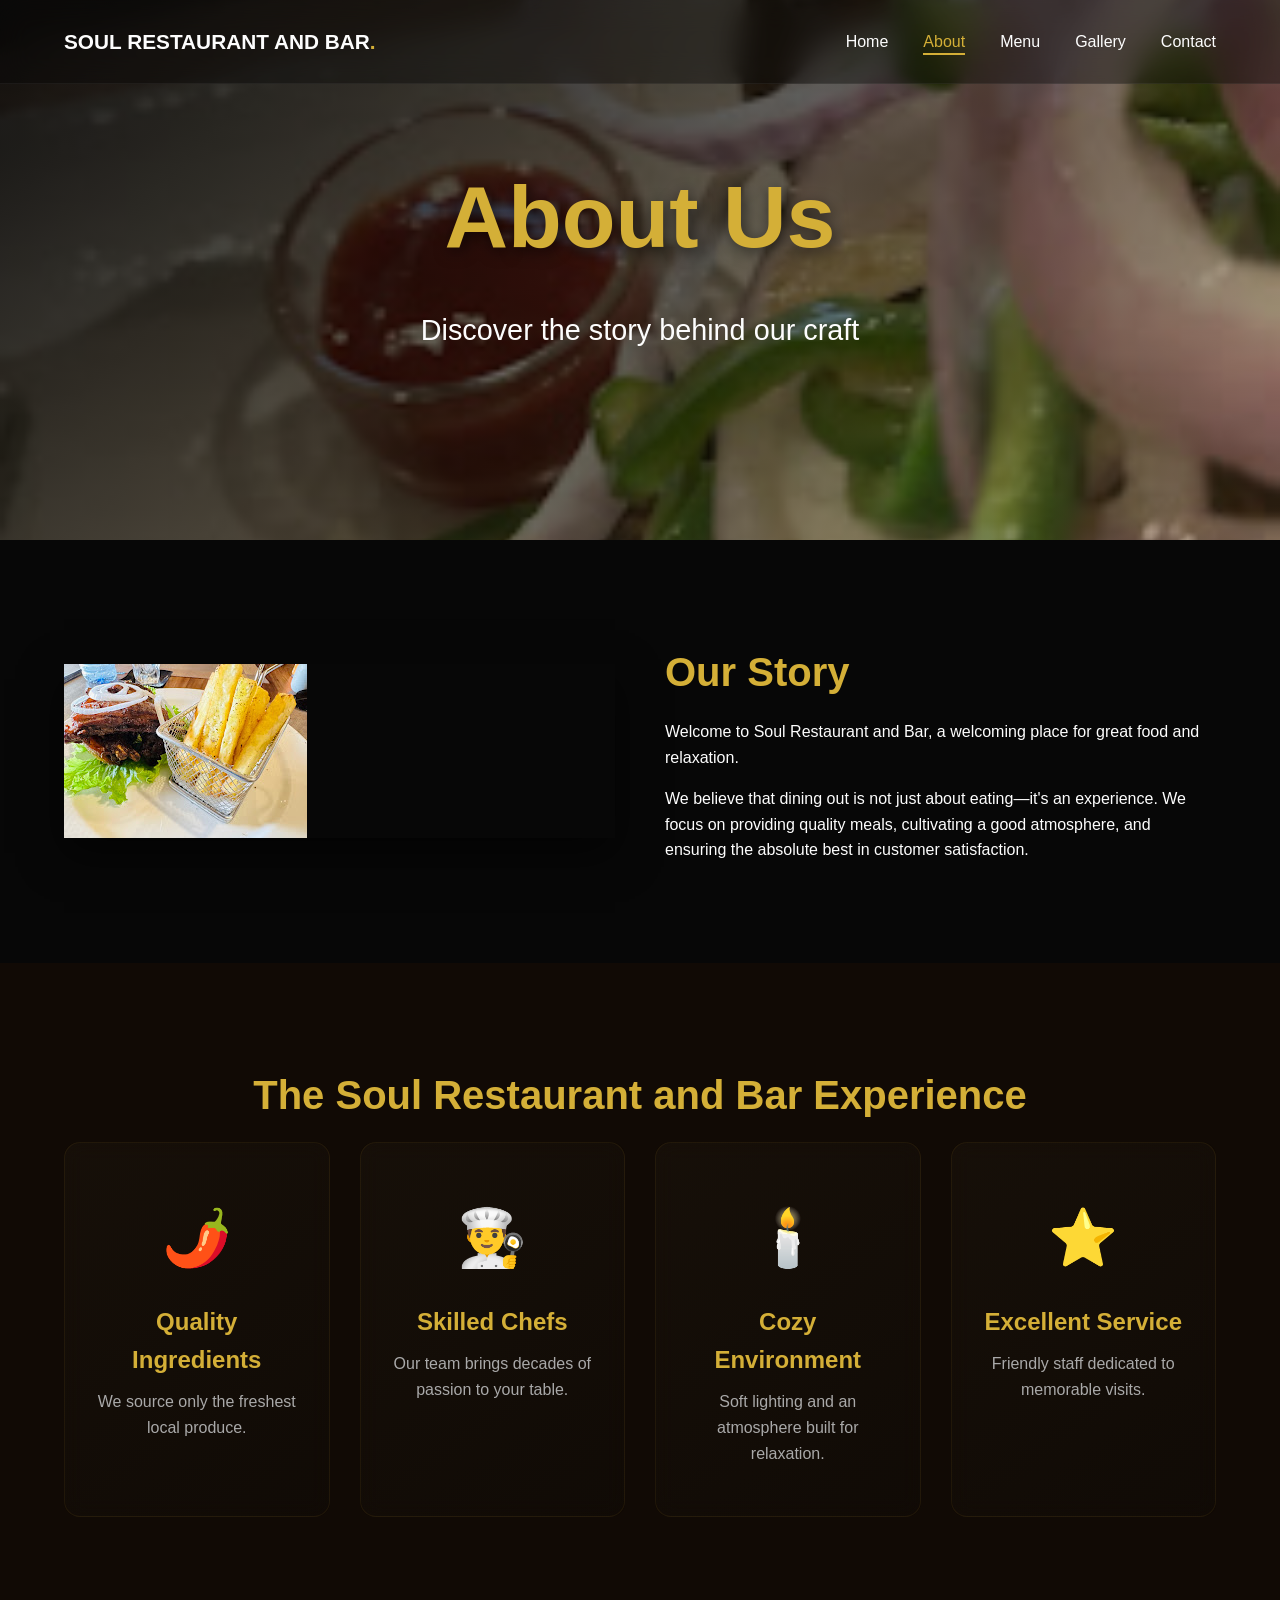
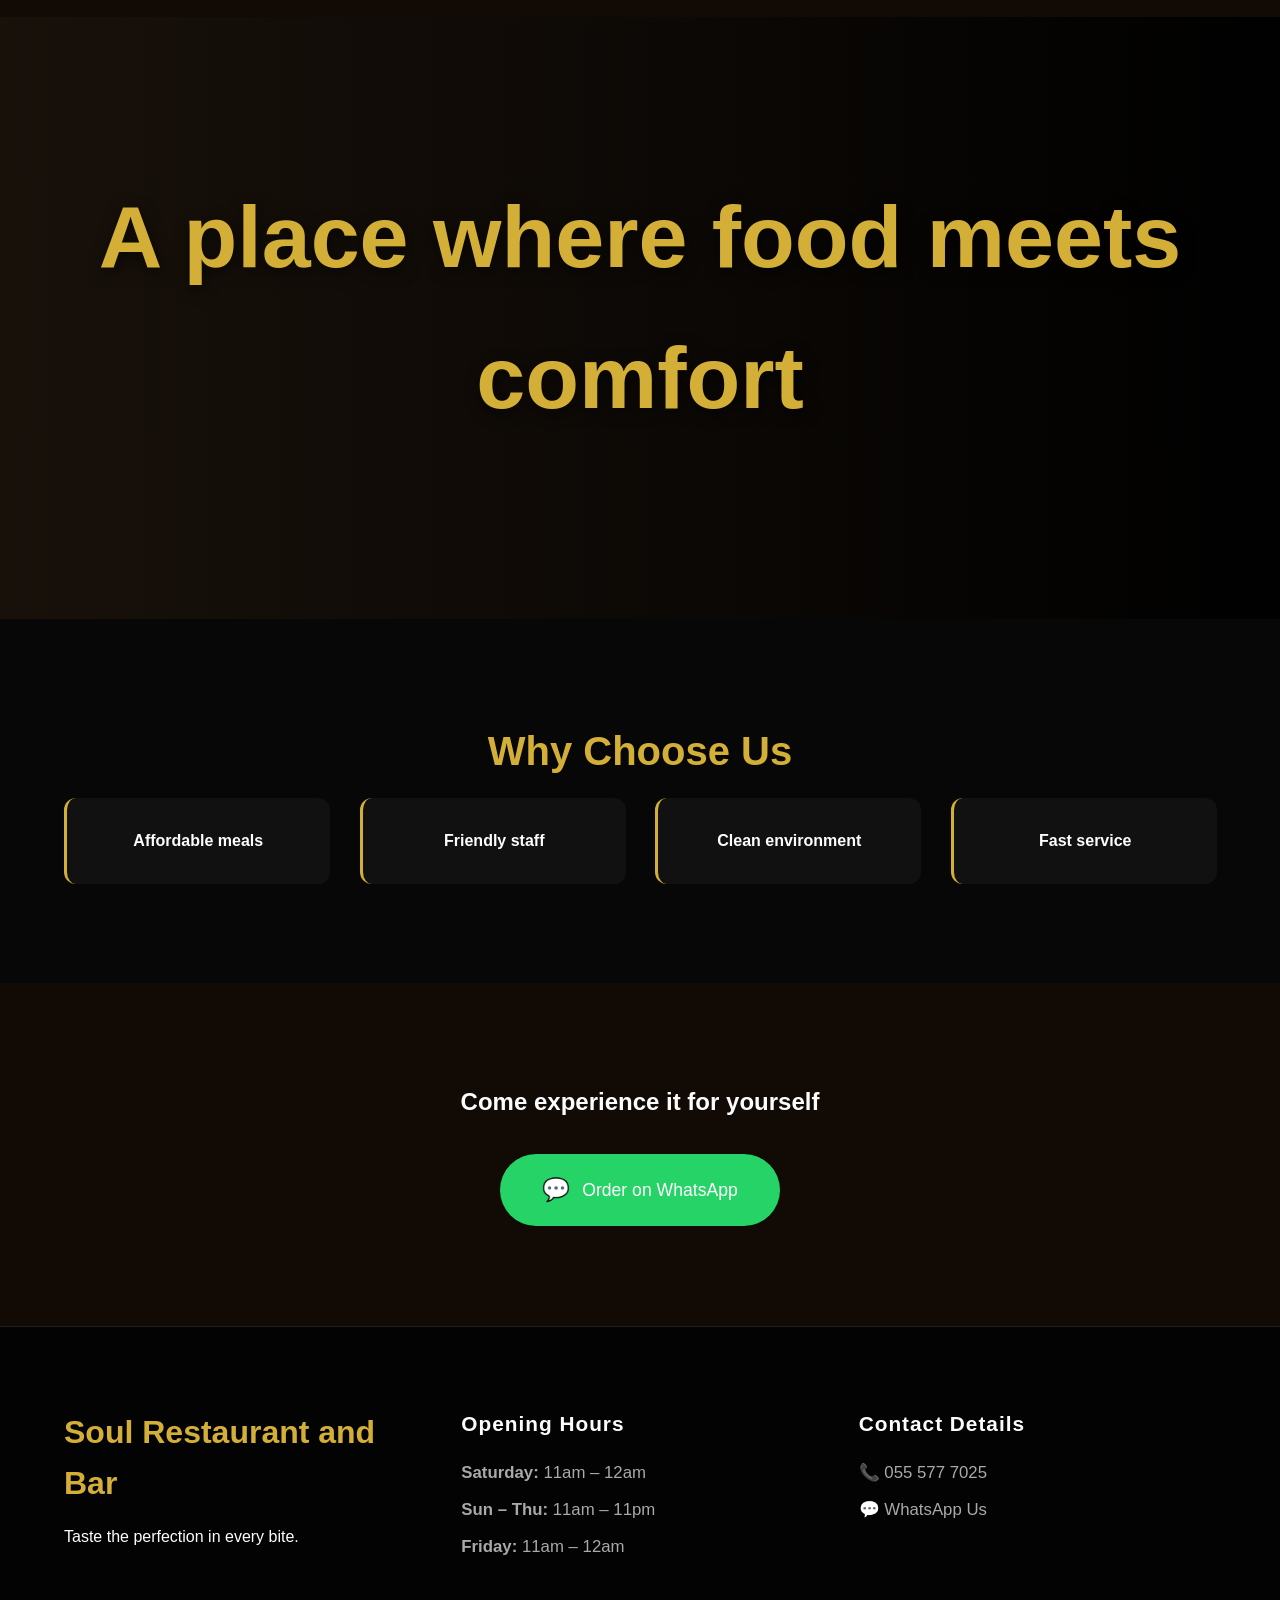
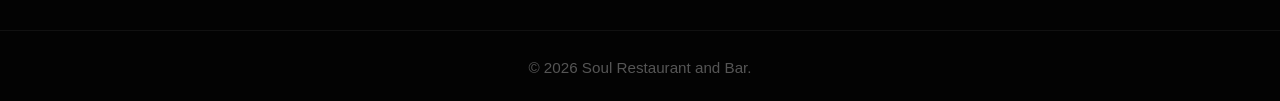
==== restaurant-website/about.html @ aaa12c24 "first commit" ====
<!DOCTYPE html>
<html lang="en">
<head>
    <meta charset="UTF-8">
    <meta http-equiv="Content-Security-Policy" content="default-src 'self'; script-src 'self' 'unsafe-inline' https://unpkg.com; style-src 'self' 'unsafe-inline' https://unpkg.com https://fonts.googleapis.com; font-src 'self' https://fonts.gstatic.com; img-src * data:; connect-src 'self'; frame-ancestors 'none';">
    <meta http-equiv="X-Content-Type-Options" content="nosniff">
    <meta name="referrer" content="strict-origin-when-cross-origin">
    <meta name="viewport" content="width=device-width, initial-scale=1.0">
    <title>About Us | Soul Restaurant and Bar</title>
    <link rel="preconnect" href="https://fonts.googleapis.com">
    <link rel="preconnect" href="https://fonts.gstatic.com" crossorigin>
    <link href="https://fonts.googleapis.com/css2?family=Poppins:wght@300;400;500;600;700&display=swap" rel="stylesheet">
    <link href="https://unpkg.com/aos@2.3.1/dist/aos.css" rel="stylesheet">
    <link rel="stylesheet" href="css/style.css">
    <link rel="stylesheet" href="css/animations.css">
</head>
<body>

    <div class="page-loader"><div class="loader-logo">Soul Restaurant and Bar<span>.</span></div></div>

    <nav class="glass-nav">
        <div class="nav-container">
            <a href="index.html" class="logo">Soul Restaurant and Bar<span>.</span></a>
            <div class="menu-toggle" id="mobile-menu">
                <span class="bar"></span>
                <span class="bar"></span>
                <span class="bar"></span>
            </div>
            <ul class="nav-links">
                <li><a href="index.html" class="nav-link">Home</a></li>
                <li><a href="about.html" class="nav-link">About</a></li>
                <li><a href="menu.html" class="nav-link">Menu</a></li>
                <li><a href="gallery.html" class="nav-link">Gallery</a></li>
                <li><a href="contact.html" class="nav-link">Contact</a></li>
            </ul>
        </div>
    </nav>

    <header class="page-hero parallax-hero" style="background-image: url('assets/images/unnamed.jpg');">
        <div class="hero-overlay animated-gradient"></div>
        <div class="page-hero-content">
            <h1 class="hero-title floating-text">About Us</h1>
            <p class="hero-subtitle">Discover the story behind our craft</p>
        </div>
    </header>

    <main>
        <section class="section-dark">
            <div class="container grid-2 align-center">
                <div class="img-wrapper rounded-img shadow-lg" data-aos="fade-right">
                    <img src="assets/images/unnamed (1).jpg" alt="Inside Soul Restaurant">
                </div>
                <div class="text-content" data-aos="fade-left">
                    <h2 class="section-title">Our Story</h2>
                    <p class="mb-3">Welcome to Soul Restaurant and Bar, a welcoming place for great food and relaxation.</p>
                    <p>We believe that dining out is not just about eating—it's an experience. We focus on providing quality meals, cultivating a good atmosphere, and ensuring the absolute best in customer satisfaction.</p>
                </div>
            </div>
        </section>

        <section class="section-brown">
            <div class="container">
                <h2 class="section-title text-center mb-5" data-aos="fade-up">The Soul Restaurant and Bar Experience</h2>
                <div class="grid-4">
                    <div class="glass-card" data-aos="fade-up" data-aos-delay="100">
                        <div class="icon">🌶️</div><h3>Quality Ingredients</h3>
                        <p>We source only the freshest local produce.</p>
                    </div>
                    <div class="glass-card" data-aos="fade-up" data-aos-delay="200">
                        <div class="icon">👨‍🍳</div><h3>Skilled Chefs</h3>
                        <p>Our team brings decades of passion to your table.</p>
                    </div>
                    <div class="glass-card" data-aos="fade-up" data-aos-delay="300">
                        <div class="icon">🕯️</div><h3>Cozy Environment</h3>
                        <p>Soft lighting and an atmosphere built for relaxation.</p>
                    </div>
                    <div class="glass-card" data-aos="fade-up" data-aos-delay="400">
                        <div class="icon">⭐</div><h3>Excellent Service</h3>
                        <p>Friendly staff dedicated to memorable visits.</p>
                    </div>
                </div>
            </div>
        </section>

        <section class="parallax-bg" style="background-image: url('assets/images/unnamed (2).jpg'); padding: 150px 0;">
            <div class="cta-overlay opacity-80"></div>
            <div class="container text-center relative z-index-2" data-aos="zoom-in">
                <h2 class="section-title text-gold hero-title">A place where food meets comfort</h2>
            </div>
        </section>

        <section class="section-dark">
            <div class="container">
                <h2 class="section-title text-center mb-5" data-aos="fade-up">Why Choose Us</h2>
                <div class="grid-4">
                    <div class="border-card" data-aos="flip-up" data-aos-delay="100"><h4>Affordable meals</h4></div>
                    <div class="border-card" data-aos="flip-up" data-aos-delay="200"><h4>Friendly staff</h4></div>
                    <div class="border-card" data-aos="flip-up" data-aos-delay="300"><h4>Clean environment</h4></div>
                    <div class="border-card" data-aos="flip-up" data-aos-delay="400"><h4>Fast service</h4></div>
                </div>
            </div>
        </section>

        <section class="cta section-brown text-center" id="cta">
            <div class="container" data-aos="zoom-in">
                <h2 class="mb-4">Come experience it for yourself</h2>
                <a href="https://wa.me/233555777025?text=Hello%20I%20want%20to%20order" target="_blank" rel="noopener noreferrer" class="btn btn-whatsapp glowing-bounce">
                    <span class="wa-icon">💬</span> Order on WhatsApp
                </a>
            </div>
        </section>
    </main>

    <footer data-aos="fade-in">
        <div class="footer-container">
            <div class="footer-brand">
                <h3 class="mb-3" style="color:var(--color-gold);">Soul Restaurant and Bar</h3>
                <p>Taste the perfection in every bite.</p>
            </div>
            <div class="footer-hours">
                <h4>Opening Hours</h4>
                <ul>
                    <li><strong>Saturday:</strong> 11am – 12am</li>
                    <li><strong>Sun – Thu:</strong> 11am – 11pm</li>
                    <li><strong>Friday:</strong> 11am – 12am</li>
                </ul>
            </div>
            <div class="footer-contact">
                <h4>Contact Details</h4>
                <p>📞 <a href="tel:0555777025">055 577 7025</a></p>
                <p>💬 <a href="https://wa.me/233555777025?text=Hello%20I%20want%20to%20order" target="_blank" rel="noopener noreferrer">WhatsApp Us</a></p>
            </div>
        </div>
        <div class="footer-bottom"><p>&copy; 2026 Soul Restaurant and Bar.</p></div>
    </footer>

    <script src="https://unpkg.com/aos@2.3.1/dist/aos.js"></script>
    <script src="js/main.js"></script>
    <script src="js/animations.js"></script>
</body>
</html>
---- restaurant-website/css/style.css ----
/* ========================================================================= */
/* SOUL RESTAURANT AND BAR | PREMIUM STYLES
/* ========================================================================= */
:root {
    --color-bg-dark: #070707;
    --color-bg-brown: #110a05;
    --color-gold: #d4af37;
    --color-gold-hover: #b5952f;
    --color-text-light: #fdfdfd;
    --color-text-muted: #a9a9a9;
    --font-primary: 'Poppins', sans-serif;
    --transition-speed: 0.3s;
}

html { scroll-behavior: smooth; font-size: 16px; overflow-x: hidden; }
body { background: var(--color-bg-dark); color: var(--color-text-light); font-family: var(--font-primary); overflow-x: hidden; line-height: 1.6; margin: 0; padding: 0; }
* { margin:0; padding:0; box-sizing:border-box; }
a { text-decoration: none; color: inherit; transition: var(--transition-speed); }
img { max-width: 100%; display: block; }
ul { list-style: none; }

/* UTILITIES */
.container { width: 90%; max-width: 1200px; margin: 0 auto; }
.text-center { text-align: center; }
.text-gold { color: var(--color-gold) !important; }
.text-light { color: var(--color-text-light); }
.text-muted { color: var(--color-text-muted); }
.mb-3 { margin-bottom: 1rem; }
.mb-4 { margin-bottom: 2rem; }
.mb-5 { margin-bottom: 3rem; }
.w-100 { width: 100%; }
.p-5 { padding: 40px; }
.mx-auto { margin-left: auto; margin-right: auto; }
.relative { position: relative; }
.z-index-2 { z-index: 2; position: relative; }
.shadow-lg { box-shadow: 0 15px 40px rgba(0,0,0,0.6); }

/* SECTIONS */
.section-dark { background-color: var(--color-bg-dark); padding: 100px 0; }
.section-brown { background-color: var(--color-bg-brown); padding: 100px 0; }
.section-title { font-size: clamp(2rem, 5vw, 2.5rem); color: var(--color-gold); margin-bottom: 15px; font-weight: 600; }
.section-desc { font-size: 1.15rem; color: var(--color-text-muted); max-width: 700px; }

/* GRIDS */
.grid-2 { display: grid; grid-template-columns: 1fr 1fr; gap: 50px; }
.grid-3 { display: grid; grid-template-columns: repeat(auto-fit, minmax(300px, 1fr)); gap: 30px; }
.grid-4 { display: grid; grid-template-columns: repeat(auto-fit, minmax(240px, 1fr)); gap: 30px; }
.grid-card-layout { display: grid; grid-template-columns: repeat(auto-fit, minmax(280px, 1fr)); gap: 40px; }
.align-center { align-items: center; }

/* BUTTONS */
.btn { display: inline-flex; align-items: center; justify-content: center; padding: 14px 32px; border-radius: 50px; font-weight: 500; font-size: 1rem; cursor: pointer; transition: all var(--transition-speed) ease; border: 2px solid transparent; }
.btn-primary { background: var(--color-gold); color: #000; }
.btn-secondary { background: transparent; color: var(--color-gold); border-color: var(--color-gold); }
.btn-outline { background: transparent; color: var(--color-text-light); border-color: var(--color-text-light); }
.btn-whatsapp { background: #25D366; color: #fff; font-size: 1.1rem; padding: 16px 40px; border-radius: 50px; }
.btn-whatsapp .wa-icon { margin-right: 12px; font-size: 1.4rem; }
.btn-sm { padding: 10px 24px; font-size: 0.95rem; }

/* GLASSMORPHISM NAVBAR */
.glass-nav { position: fixed; top: 0; left: 0; right: 0; z-index: 1000; background: rgba(7, 7, 7, 0.4); backdrop-filter: blur(15px); -webkit-backdrop-filter: blur(15px); border-bottom: 1px solid rgba(255,255,255,0.05); transition: all var(--transition-speed) ease; }
.glass-nav.scrolled { background: rgba(7, 7, 7, 0.95); padding: 5px 0; box-shadow: 0 4px 30px rgba(0,0,0,0.5); }
.nav-container { width: 90%; max-width: 1200px; margin: 0 auto; display: flex; justify-content: space-between; align-items: center; padding: 25px 0; transition: padding var(--transition-speed) ease; }
.logo { font-size: 1.3rem; font-weight: 700; color: var(--color-text-light); letter-spacing: 0px; text-transform: uppercase; }
.logo span { color: var(--color-gold); }
.nav-links { display: flex; gap: 35px; align-items: center; }
.nav-link { position: relative; color: var(--color-text-light); font-weight: 500; padding: 5px 0; }
.nav-link::after { content: ''; position: absolute; bottom: 0; left: 0; width: 0; height: 2px; background: var(--color-gold); transition: width 0.3s ease; }
.nav-link:hover::after, .nav-link.active::after { width: 100%; }
.nav-link:hover, .nav-link.active { color: var(--color-gold); }

/* MOBILE MENU */
.menu-toggle { display: none; flex-direction: column; cursor: pointer; gap: 6px; z-index: 1001; }
.menu-toggle .bar { width: 30px; height: 3px; background: var(--color-text-light); transition: 0.4s; }

/* HERO SECTIONS (PARALLAX + GRADIENT) */
.parallax-hero { position: relative; height: 100vh; min-height: 500px; display: flex; align-items: center; justify-content: center; text-align: center; background-attachment: fixed; background-size: cover; background-position: center; }
.page-hero { height: 60vh; }
.hero-overlay { position: absolute; top: 0; left: 0; right: 0; bottom: 0; z-index: 1; }
.animated-gradient { background: linear-gradient(-45deg, rgba(0,0,0,0.8), rgba(26,18,11,0.85), rgba(212,175,55,0.15), rgba(0,0,0,0.9)); background-size: 400% 400%; animation: gradientBG 15s ease infinite; }
.hero-content, .page-hero-content { position: relative; z-index: 2; max-width: 900px; padding: 0 20px; }
.hero-title { font-size: clamp(3rem, 8vw, 5.5rem); font-weight: 700; color: var(--color-gold); margin-bottom: 20px; text-shadow: 2px 4px 15px rgba(0,0,0,0.6); }
.hero-subtitle { font-size: clamp(1.2rem, 3vw, 1.8rem); color: var(--color-text-light); margin-bottom: 40px; font-weight: 300; }
.hero-buttons { display: flex; gap: 20px; justify-content: center; flex-wrap: wrap; }

/* PREMIUM CARDS */
.glass-card { background: linear-gradient(145deg, rgba(27,19,11,0.6), rgba(17,11,6,0.6)); padding: 50px 30px; border-radius: 16px; text-align: center; border: 1px solid rgba(212,175,55,0.08); backdrop-filter: blur(10px); transition: transform 0.4s ease, box-shadow 0.4s ease; }
.glass-card-solid { background: linear-gradient(145deg, #1b130b, #110b06); }
.glass-card .icon, .glass-card-solid .icon { font-size: 3.5rem; margin-bottom: 20px; display: inline-block; color: var(--color-gold); }
.glass-card h3, .glass-card-solid h3 { color: var(--color-gold); font-size: 1.5rem; margin-bottom: 10px; }
.glass-card p, .glass-card-solid p { color: var(--color-text-muted); }

.border-card { background-color: #111; padding: 30px; border-radius: 12px; text-align: center; border-left: 3px solid var(--color-gold); transition: var(--transition-speed); }
.border-card:hover { background-color: #1a1a1a; transform: translateY(-5px); }

/* MENU SPECIFICS */
.menu-filters { display: flex; justify-content: center; gap: 15px; flex-wrap: wrap; margin-bottom: 50px; }
.filter-btn { background: transparent; color: var(--color-text-light); border: 1px solid var(--color-gold); padding: 10px 25px; border-radius: 30px; cursor: pointer; font-size: 1rem; font-weight: 500; transition: all var(--transition-speed); }
.filter-btn.active, .filter-btn:hover { background: var(--color-gold); color: #000; }
.menu-card { border-radius: 16px; overflow: hidden; border: 1px solid rgba(212,175,55,0.08); opacity: 1; transition: opacity 0.3s; }
.menu-card.hidden { display: none; opacity: 0; }
.menu-img { width: 100%; height: 240px; overflow: hidden; position: relative; }
.menu-img img { width: 100%; height: 100%; object-fit: cover; transition: transform 0.6s cubic-bezier(0.2, 0.8, 0.2, 1); }
.card-content { padding: 30px 20px; text-align: center; }
.card-content .price { font-size: 1.3rem; font-weight: 700; color: var(--color-text-light); margin-bottom: 12px; }
.card-content .desc { color: var(--color-text-muted); font-size: 0.95rem; margin-bottom: 25px; min-height: 48px; }

/* GALLERY SPECIFICS */
.gallery-item { position: relative; overflow: hidden; border-radius: 12px; cursor: pointer; border: 1px solid rgba(212,175,55,0.05); }
.gallery-item::before { content: ''; position: absolute; top:0; left:0; right:0; bottom:0; background: rgba(212,175,55,0.15); opacity: 0; transition: opacity var(--transition-speed); z-index: 1; pointer-events: none; }
.gallery-img { width: 100%; height: 320px; object-fit: cover; display: block; transition: transform 0.6s cubic-bezier(0.2, 0.8, 0.2, 1); }
.gallery-item:hover { z-index: 2; }

/* AMBIENCE SLIDER */
.ambience-slider { display: flex; gap: 20px; overflow-x: auto; padding: 20px 0; scrollbar-width: thin; scrollbar-color: var(--color-gold) rgba(255,255,255,0.1); }
.ambience-slider::-webkit-scrollbar { height: 8px; }
.ambience-slider::-webkit-scrollbar-track { background: rgba(255,255,255,0.1); border-radius: 4px; }
.ambience-slider::-webkit-scrollbar-thumb { background-color: var(--color-gold); border-radius: 4px; }
.ambience-slider img { height: 350px; width: auto; border-radius: 12px; flex-shrink: 0; border: 1px solid rgba(212,175,55,0.1); transition: transform 0.4s; cursor: grab; }
.ambience-slider img:hover { transform: scale(1.02); }

/* CONTACT SPECIFICS */
.flex-icon-list { display: flex; align-items: flex-start; gap: 15px; }
.flex-icon-list .icon { font-size: 1.8rem; margin-top: -5px; }
.flex-icon-list a { transition: color var(--transition-speed); }
.flex-icon-list a:hover { color: var(--color-gold); }
.form-input { width: 100%; padding: 16px 20px; background: rgba(255,255,255,0.05); border: 1px solid rgba(212,175,55,0.2); border-radius: 8px; color: var(--color-text-light); font-family: var(--font-primary); font-size: 1rem; transition: all 0.3s; }
.form-input:focus { outline: none; border-color: var(--color-gold); background: rgba(255,255,255,0.08); box-shadow: 0 0 15px rgba(212,175,55,0.3); }

/* PARALLAX BG SECTIONS */
.parallax-bg { position: relative; background-attachment: fixed; background-position: center; background-size: cover; padding: 120px 0; }
.opacity-80 { background: rgba(0,0,0,0.8); }
.cta-overlay { position: absolute; top: 0; left: 0; right: 0; bottom: 0; background: linear-gradient(to right, rgba(26,18,11,0.92), rgba(0,0,0,0.92)); }

/* FOOTER */
footer { background: #030303; padding: 80px 0 20px 0; border-top: 1px solid #1f1f1f; }
.footer-container { width: 90%; max-width: 1200px; margin: 0 auto; display: grid; grid-template-columns: repeat(auto-fit, minmax(250px, 1fr)); gap: 40px; margin-bottom: 60px; }
.footer-brand h3 { color: var(--color-gold); font-size: 2rem; margin-bottom: 15px; }
.footer-hours h4, .footer-contact h4 { color: var(--color-text-light); font-size: 1.3rem; margin-bottom: 20px; letter-spacing: 1px; }
.footer-hours li, .footer-contact p { color: var(--color-text-muted); margin-bottom: 10px; font-size: 1.05rem; }
.footer-contact p a { color: var(--color-text-muted); transition: 0.3s; }
.footer-contact p a:hover { color: var(--color-gold); }
.social-icons { display: flex; gap: 15px; margin-top: 20px; }
.social-icons a { display: inline-flex; justify-content: center; align-items: center; width: 40px; height: 40px; border-radius: 50%; border: 1px solid var(--color-gold); color: var(--color-gold); transition: 0.3s; }
.social-icons a:hover { background: var(--color-gold); color: #000; transform: translateY(-3px); }
.footer-bottom { text-align: center; color: #555; font-size: 0.95rem; padding-top: 25px; border-top: 1px solid #111; }

/* MOBILE & TABLET RESPONSIVE TWEAKS */
@media (max-width: 991px) {
    .section-dark, .section-brown { padding: 80px 0; }
    .parallax-bg { padding: 80px 0; }
    .hero-title { font-size: clamp(2.5rem, 6vw, 4rem); }
}

@media (max-width: 768px) {
    .grid-2, .grid-3 { grid-template-columns: 1fr; gap: 30px; }
    .page-hero { height: auto; padding: 130px 0 60px 0; }
    .parallax-hero { min-height: 100vh; padding: 100px 0; }
    
    .nav-links { 
        position: fixed; top: 0; right: -100%; width: 75%; height: 100vh; 
        background: rgba(10,10,10,0.98); backdrop-filter: blur(15px); -webkit-backdrop-filter: blur(15px);
        flex-direction: column; justify-content: center; 
        transition: right 0.4s cubic-bezier(0.77, 0, 0.175, 1); 
        box-shadow: -10px 0 30px rgba(0,0,0,0.8); 
    }
    .nav-links.active { right: 0; }
    
    .menu-toggle { display: flex; }
    .menu-toggle.is-active .bar:nth-child(1) { transform: translateY(9px) rotate(45deg); }
    .menu-toggle.is-active .bar:nth-child(2) { opacity: 0; }
    .menu-toggle.is-active .bar:nth-child(3) { transform: translateY(-9px) rotate(-45deg); background: var(--color-gold); }
    
    .hero-title { font-size: 2.3rem; margin-bottom: 15px; }
    .hero-subtitle { font-size: 1.1rem; margin-bottom: 30px; }
    .hero-buttons { flex-direction: column; gap: 15px; width: 100%; padding: 0 10px; }
    .btn { width: 100%; }
    
    .section-dark, .section-brown { padding: 60px 0; }
    .parallax-bg { padding: 60px 0; }
    
    .menu-filters { gap: 10px; }
    .filter-btn { padding: 8px 18px; font-size: 0.9rem; flex-grow: 1; }
    
    .glass-card, .glass-card-solid { padding: 30px 20px; }
    .footer-container { gap: 30px; text-align: center; }
    .social-icons { justify-content: center; }
}

@media (max-width: 480px) {
    .nav-links { width: 85%; }
    .logo { font-size: 1rem; }
    .hero-title { font-size: 2.2rem; }
    .hero-subtitle { font-size: 1rem; }
    .btn-whatsapp { padding: 14px 20px; font-size: 1rem; }
    .btn-whatsapp .wa-icon { font-size: 1.2rem; margin-right: 8px; }
    .z-index-2 h2 { font-size: 1.6rem; }
    .filter-btn { width: 100%; }
}
---- restaurant-website/css/animations.css ----
/* ========================================================================= */
/* PREMIUM ANIMATIONS & EFFECTS
/* ========================================================================= */

/* Page Loader Fade Out */
.page-loader {
    position: fixed;
    top: 0; left: 0; width: 100%; height: 100%;
    background-color: #050505;
    z-index: 9999;
    display: flex;
    justify-content: center;
    align-items: center;
    transition: opacity 0.8s ease, visibility 0.8s ease;
}

.page-loader.hidden {
    opacity: 0;
    visibility: hidden;
}

.loader-logo {
    font-size: 2.5rem;
    font-weight: 700;
    font-family: 'Poppins', sans-serif;
    color: #fdfdfd;
    text-align: center;
    padding: 0 20px;
    animation: loaderPulse 1.5s infinite ease-in-out;
}
.loader-logo span { color: #d4af37; }

@keyframes loaderPulse {
    0% { transform: scale(0.9); opacity: 0.7; }
    50% { transform: scale(1.1); opacity: 1; }
    100% { transform: scale(0.9); opacity: 0.7; }
}

/* Gradient Background Animation */
@keyframes gradientBG {
    0% { background-position: 0% 50%; }
    50% { background-position: 100% 50%; }
    100% { background-position: 0% 50%; }
}

/* Floating Elements */
@keyframes floating {
    0%   { transform: translateY(0px); }
    50%  { transform: translateY(-12px); }
    100% { transform: translateY(0px); }
}

.floating-text {
    animation: floating 6s ease-in-out infinite;
}

/* Button & Card Premium Hover Effects */
.hover-glow:hover {
    background-color: var(--color-gold-hover, #b5952f);
    color: #000 !important;
    border-color: var(--color-gold-hover, #b5952f);
    box-shadow: 0 0 25px rgba(212, 175, 55, 0.6);
    transform: translateY(-3px);
}

.btn-secondary.hover-glow:hover, .btn-outline.hover-glow:hover {
    background-color: rgba(212, 175, 55, 0.15);
    color: #d4af37 !important;
}

.glass-card:hover, .menu-card:hover, .gallery-item:hover, .glass-card-solid:hover {
    transform: translateY(-12px);
    box-shadow: 0 25px 50px rgba(0, 0, 0, 0.7), 0 0 20px rgba(212, 175, 55, 0.15);
    border-color: rgba(212, 175, 55, 0.4);
}

.menu-card:hover .menu-img img, .gallery-item:hover .gallery-img {
    transform: scale(1.1) rotate(2deg);
}
.gallery-item:hover::before { opacity: 1; }

/* Dynamic WhatsApp Bounce */
@keyframes glowingBounce {
    0%   { transform: scale(1); box-shadow: 0 0 0 0 rgba(37, 211, 102, 0.8); }
    50%  { transform: scale(1.05); box-shadow: 0 0 25px 15px rgba(37, 211, 102, 0); }
    100% { transform: scale(1); box-shadow: 0 0 0 0 rgba(37, 211, 102, 0); }
}

.glowing-bounce {
    animation: glowingBounce 2.5s infinite ease-in-out;
}

.glowing-bounce:hover {
    animation: none;
    background-color: #1ebe5d;
    transform: translateY(-5px);
    box-shadow: 0 0 30px rgba(37, 211, 102, 0.6);
}

/* Lightbox Premium Transition */
.lightbox {
    display: none; position: fixed; z-index: 2000; left: 0; top: 0; width: 100%; height: 100%;
    overflow: auto; background-color: rgba(0,0,0,0.95); opacity: 0; backdrop-filter: blur(5px);
    transition: opacity 0.4s ease;
}
.lightbox.active { display: flex; justify-content: center; align-items: center; opacity: 1; }
.lightbox-content {
    margin: auto; display: block; max-width: 90%; max-height: 85vh; border-radius: 8px;
    box-shadow: 0 0 40px rgba(212, 175, 55, 0.2); transform: scale(0.8);
    transition: transform 0.4s cubic-bezier(0.2, 0.8, 0.2, 1);
}
.lightbox.active .lightbox-content { transform: scale(1); }
.lightbox-close { position: absolute; top: 20px; right: 40px; color: #fff; font-size: 50px; font-weight: 300; transition: 0.3s; cursor: pointer; z-index: 2001; }
.lightbox-close:hover { color: #d4af37; transform: rotate(90deg); }
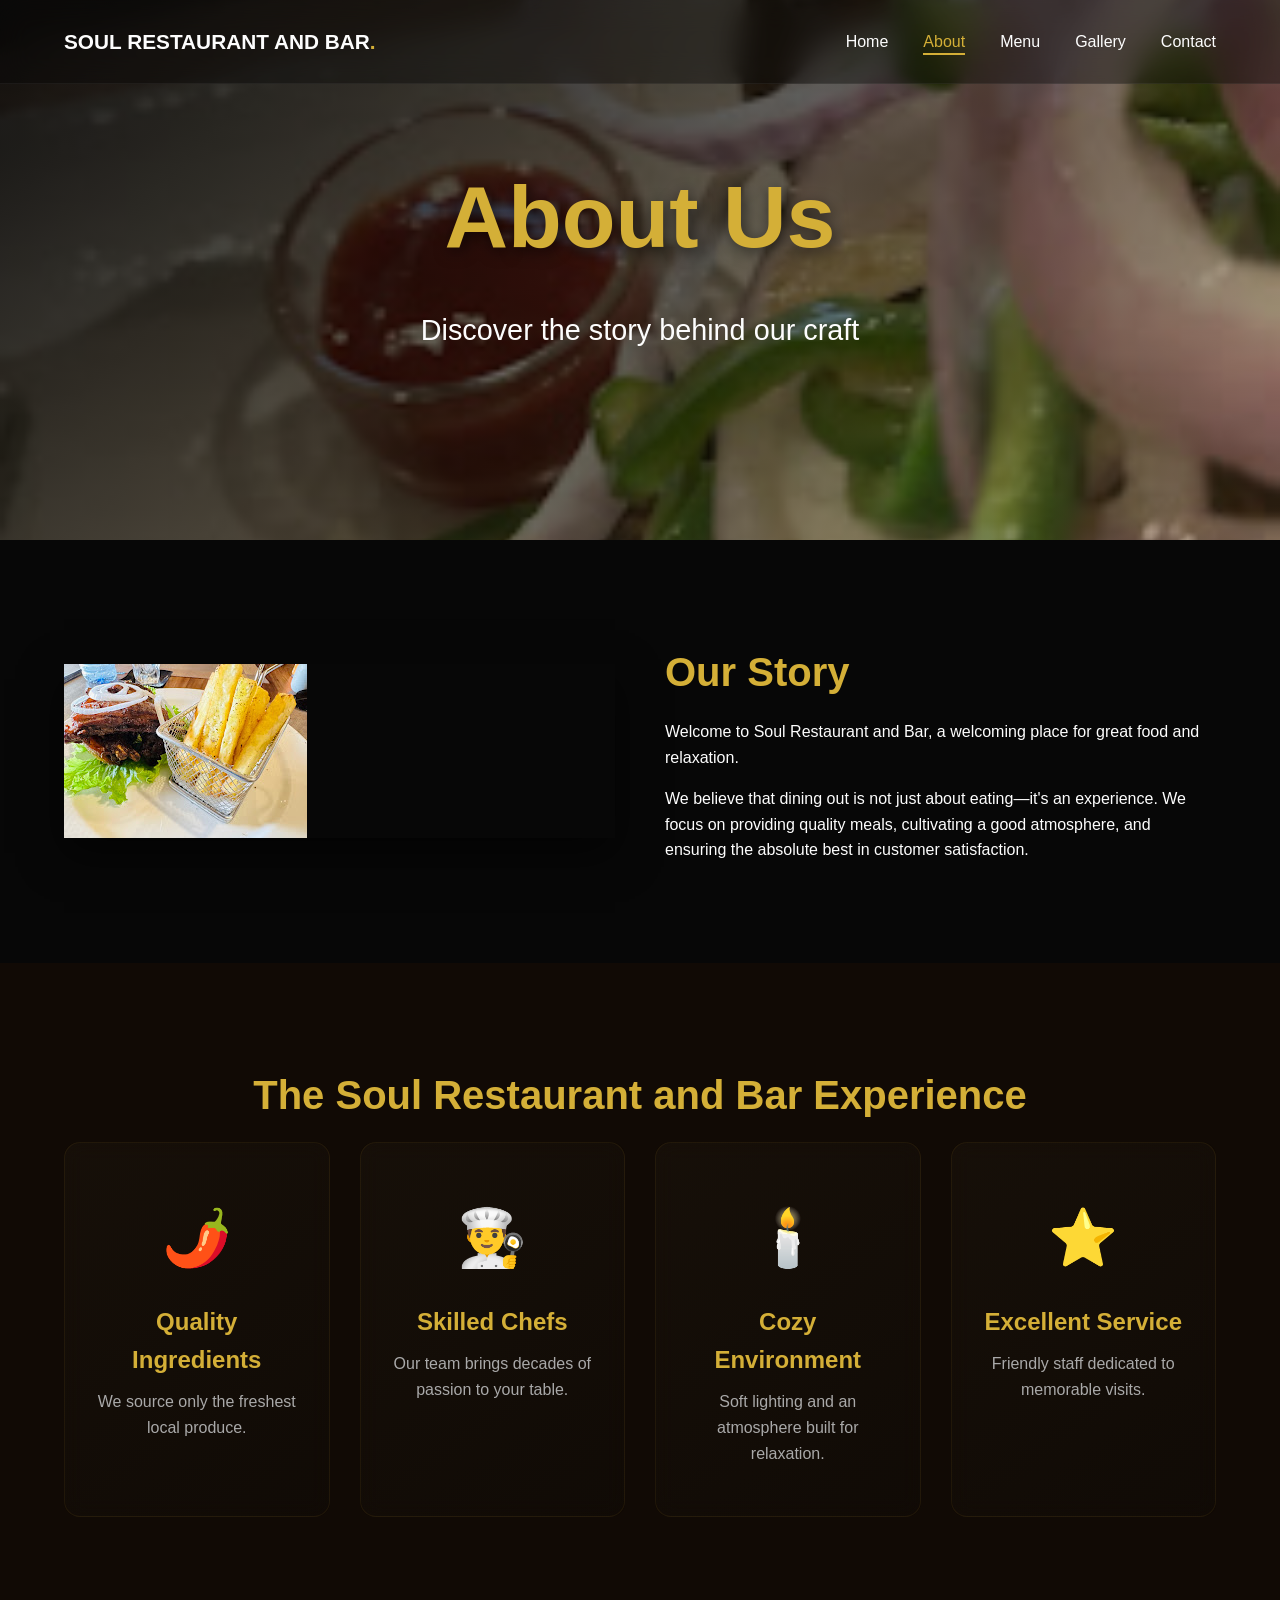
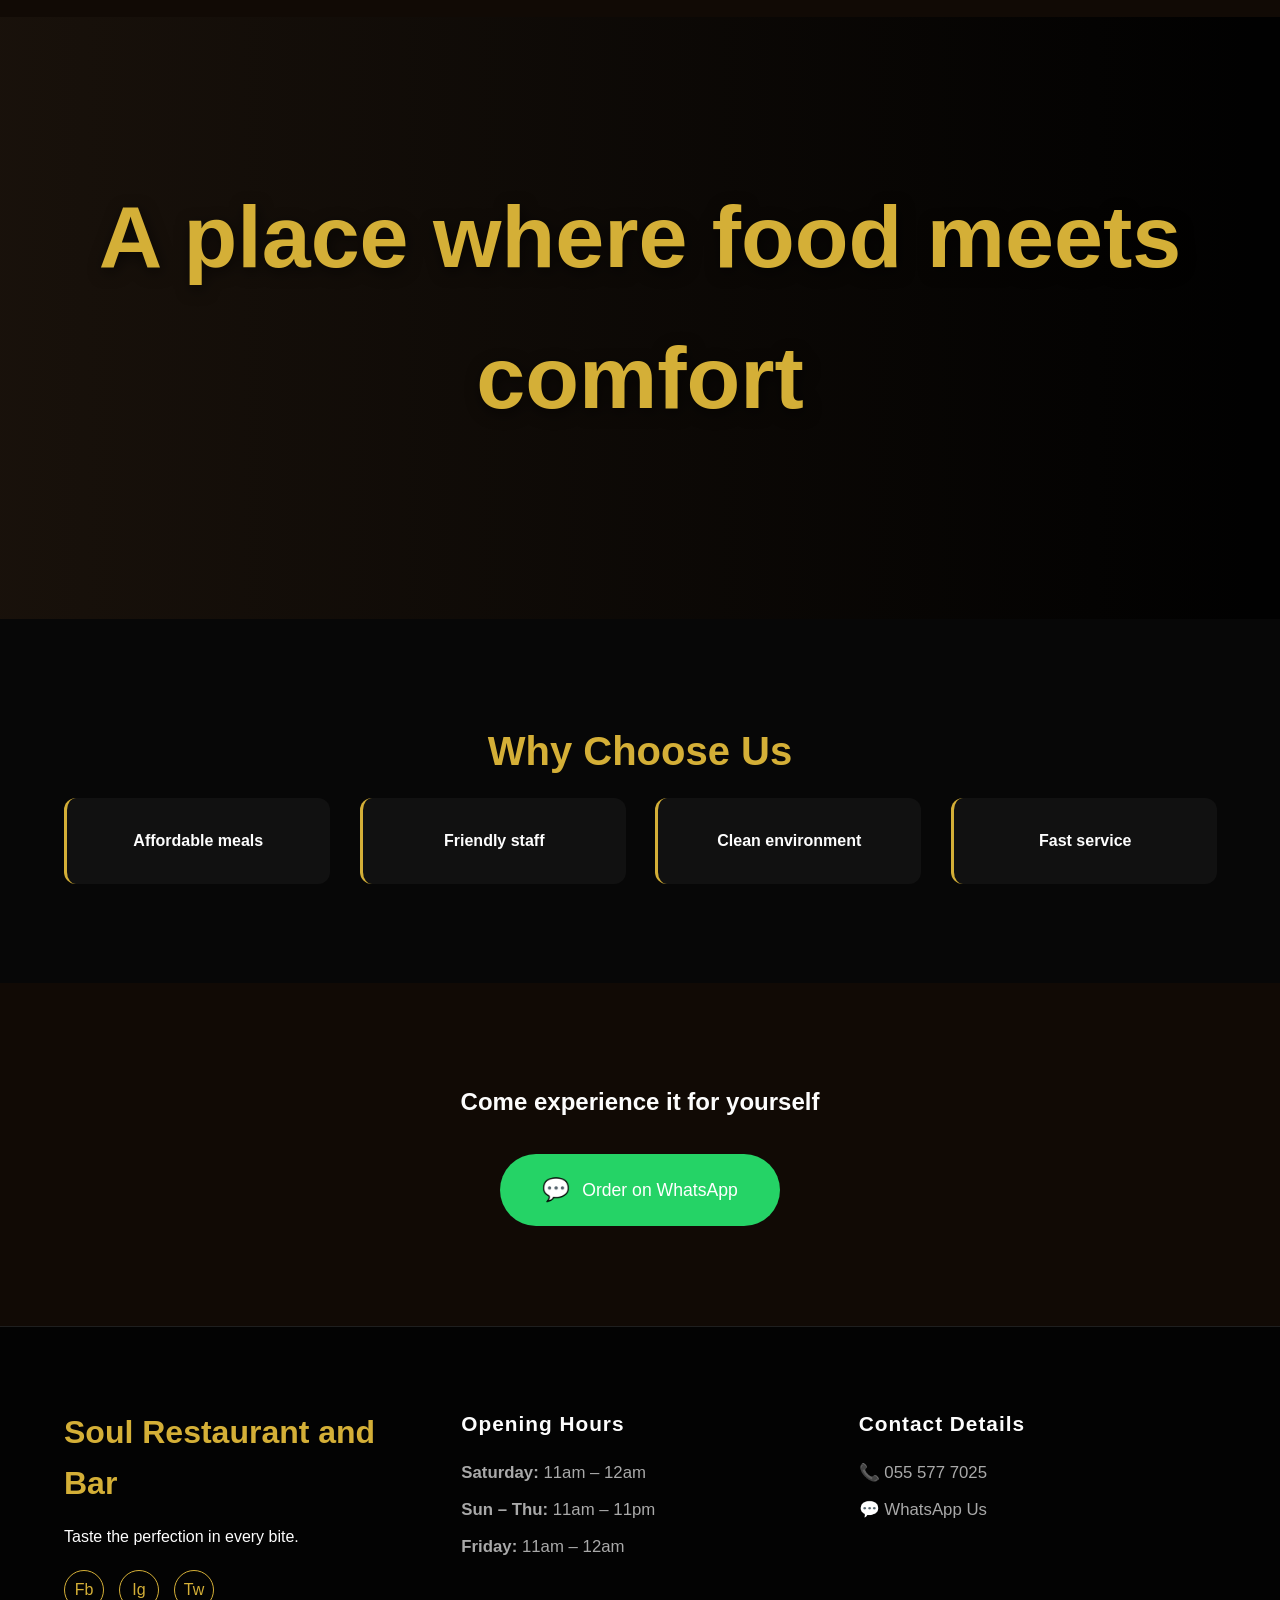
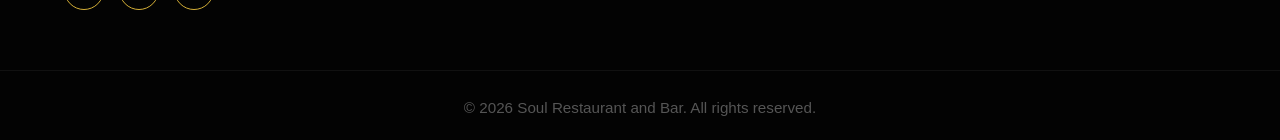
==== commit 992abb37: "Finished editing the website" ====
--- a/restaurant-website/about.html
+++ b/restaurant-website/about.html
@@ -5,7 +5,9 @@
     <meta http-equiv="Content-Security-Policy" content="default-src 'self'; script-src 'self' 'unsafe-inline' https://unpkg.com; style-src 'self' 'unsafe-inline' https://unpkg.com https://fonts.googleapis.com; font-src 'self' https://fonts.gstatic.com; img-src * data:; connect-src 'self'; frame-ancestors 'none';">
     <meta http-equiv="X-Content-Type-Options" content="nosniff">
     <meta name="referrer" content="strict-origin-when-cross-origin">
-    <meta name="viewport" content="width=device-width, initial-scale=1.0">
+        <meta name="viewport" content="width=device-width, initial-scale=1.0">
+    <meta name="description" content="Soul Restaurant and Bar offers a premium dining experience with delicious meals, great vibes, and exceptional service in Accra, Ghana.">
+    <link rel="icon" href="data:image/svg+xml,<svg xmlns=%22http://www.w3.org/2000/svg%22 viewBox=%220 0 100 100%22><text y=%22.9em%22 font-size=%2290%22>🍽️</text></svg>">
     <title>About Us | Soul Restaurant and Bar</title>
     <link rel="preconnect" href="https://fonts.googleapis.com">
     <link rel="preconnect" href="https://fonts.gstatic.com" crossorigin>
@@ -21,7 +23,7 @@
     <nav class="glass-nav">
         <div class="nav-container">
             <a href="index.html" class="logo">Soul Restaurant and Bar<span>.</span></a>
-            <div class="menu-toggle" id="mobile-menu">
+            <div class="menu-toggle" id="mobile-menu" aria-label="Toggle navigation" role="button" tabindex="0">
                 <span class="bar"></span>
                 <span class="bar"></span>
                 <span class="bar"></span>
@@ -36,7 +38,7 @@
         </div>
     </nav>
 
-    <header class="page-hero parallax-hero" style="background-image: url('assets/images/unnamed.jpg');">
+    <header class="page-hero parallax-hero" style="background-image: url('assets/images/about-hero-bg.jpg');">
         <div class="hero-overlay animated-gradient"></div>
         <div class="page-hero-content">
             <h1 class="hero-title floating-text">About Us</h1>
@@ -48,7 +50,7 @@
         <section class="section-dark">
             <div class="container grid-2 align-center">
                 <div class="img-wrapper rounded-img shadow-lg" data-aos="fade-right">
-                    <img src="assets/images/unnamed (1).jpg" alt="Inside Soul Restaurant">
+                    <img src="assets/images/restaurant-interior.jpg" alt="Inside Soul Restaurant">
                 </div>
                 <div class="text-content" data-aos="fade-left">
                     <h2 class="section-title">Our Story</h2>
@@ -82,7 +84,7 @@
             </div>
         </section>
 
-        <section class="parallax-bg" style="background-image: url('assets/images/unnamed (2).jpg'); padding: 150px 0;">
+        <section class="parallax-bg" style="background-image: url('assets/images/comfort-food-bg.jpg'); padding: 150px 0;">
             <div class="cta-overlay opacity-80"></div>
             <div class="container text-center relative z-index-2" data-aos="zoom-in">
                 <h2 class="section-title text-gold hero-title">A place where food meets comfort</h2>
@@ -111,11 +113,17 @@
         </section>
     </main>
 
-    <footer data-aos="fade-in">
+        <!-- FOOTER -->
+    <footer data-aos="fade-in" data-aos-duration="1200">
         <div class="footer-container">
             <div class="footer-brand">
                 <h3 class="mb-3" style="color:var(--color-gold);">Soul Restaurant and Bar</h3>
                 <p>Taste the perfection in every bite.</p>
+                <div class="social-icons">
+                    <a href="https://facebook.com" target="_blank" rel="noopener noreferrer" aria-label="Facebook">Fb</a>
+                    <a href="https://instagram.com" target="_blank" rel="noopener noreferrer" aria-label="Instagram">Ig</a>
+                    <a href="https://twitter.com" target="_blank" rel="noopener noreferrer" aria-label="Twitter">Tw</a>
+                </div>
             </div>
             <div class="footer-hours">
                 <h4>Opening Hours</h4>
@@ -127,11 +135,13 @@
             </div>
             <div class="footer-contact">
                 <h4>Contact Details</h4>
-                <p>📞 <a href="tel:0555777025">055 577 7025</a></p>
+                <p>📞 <a href="tel:+233555777025">055 577 7025</a></p>
                 <p>💬 <a href="https://wa.me/233555777025?text=Hello%20I%20want%20to%20order" target="_blank" rel="noopener noreferrer">WhatsApp Us</a></p>
             </div>
         </div>
-        <div class="footer-bottom"><p>&copy; 2026 Soul Restaurant and Bar.</p></div>
+        <div class="footer-bottom">
+            <p>&copy; 2026 Soul Restaurant and Bar. All rights reserved.</p>
+        </div>
     </footer>
 
     <script src="https://unpkg.com/aos@2.3.1/dist/aos.js"></script>
--- a/restaurant-website/css/style.css
+++ b/restaurant-website/css/style.css
@@ -1,5 +1,5 @@
 /* ========================================================================= */
-/* SOUL RESTAURANT AND BAR | PREMIUM STYLES
+/* SOUL RESTAURANT AND BAR | PREMIUM STYLES */
 /* ========================================================================= */
 :root {
     --color-bg-dark: #070707;
--- a/restaurant-website/css/animations.css
+++ b/restaurant-website/css/animations.css
@@ -1,5 +1,5 @@
 /* ========================================================================= */
-/* PREMIUM ANIMATIONS & EFFECTS
+/* PREMIUM ANIMATIONS & EFFECTS */
 /* ========================================================================= */
 
 /* Page Loader Fade Out */
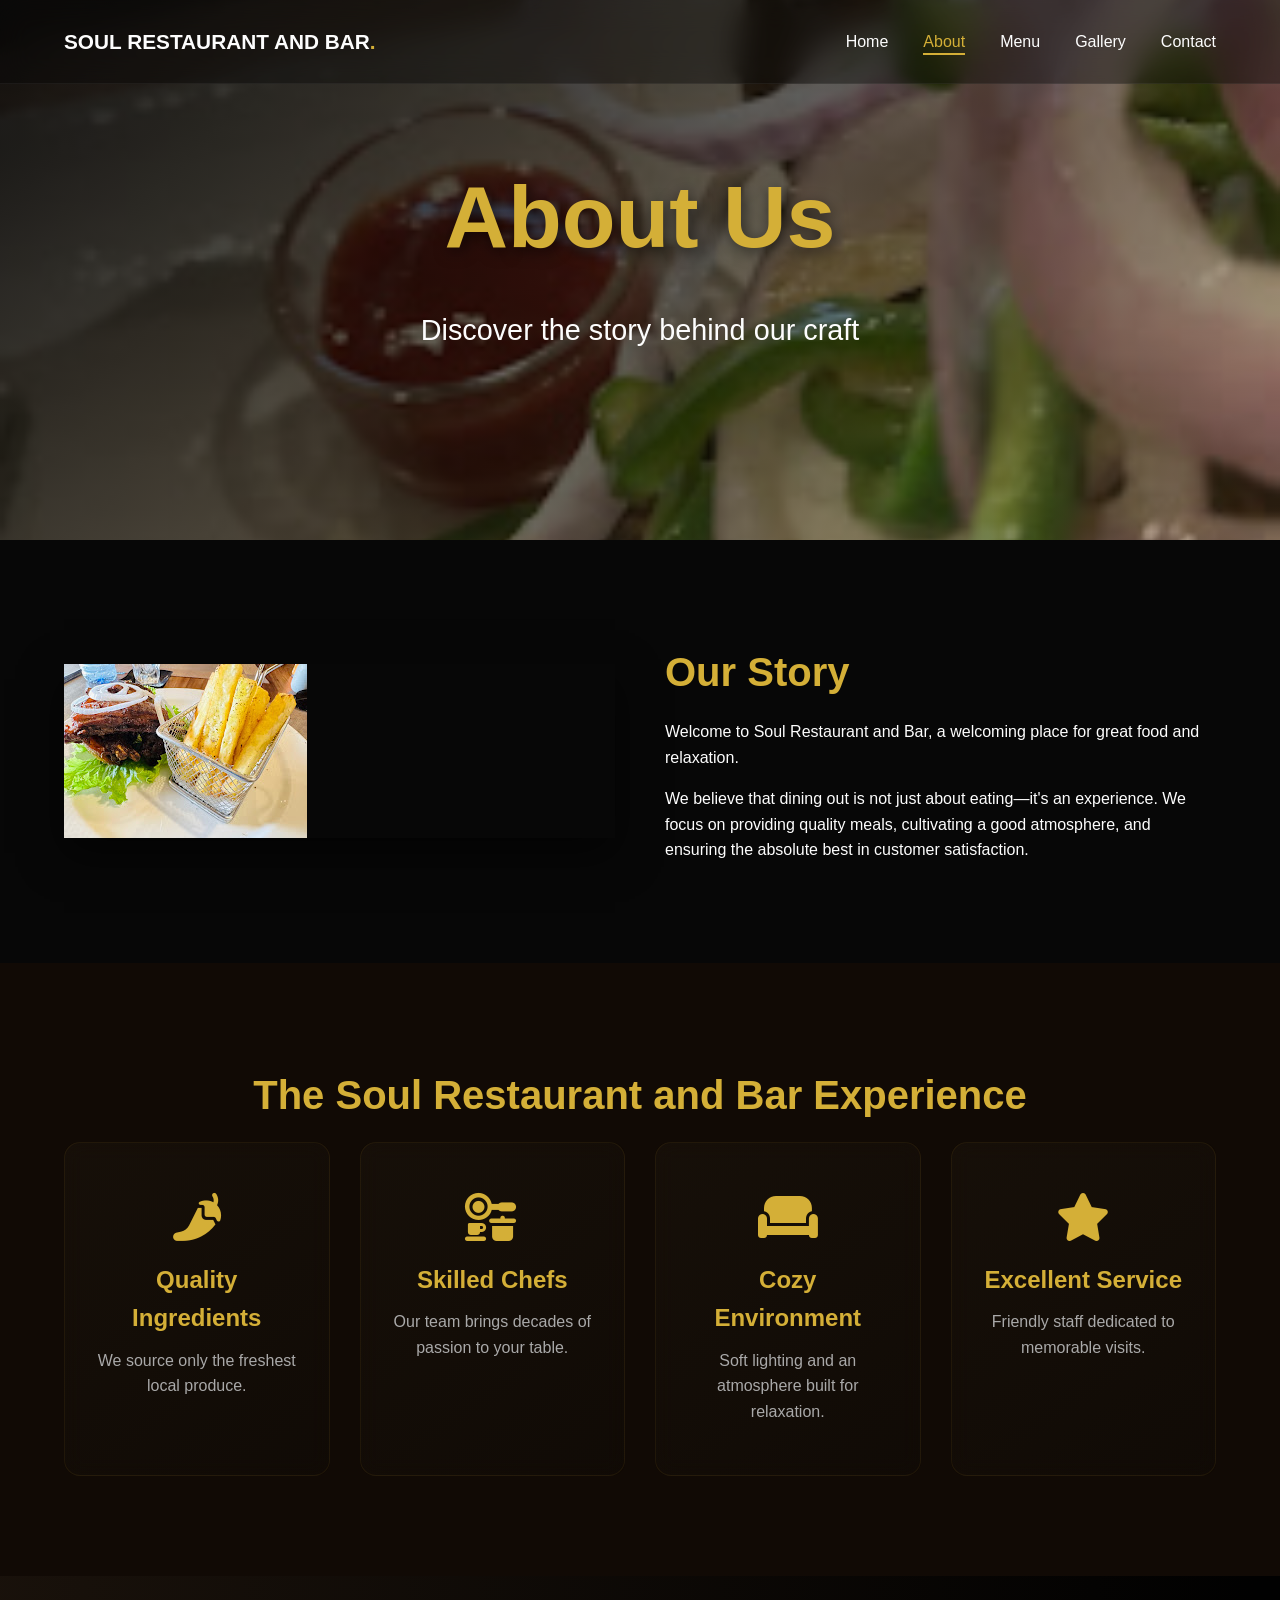
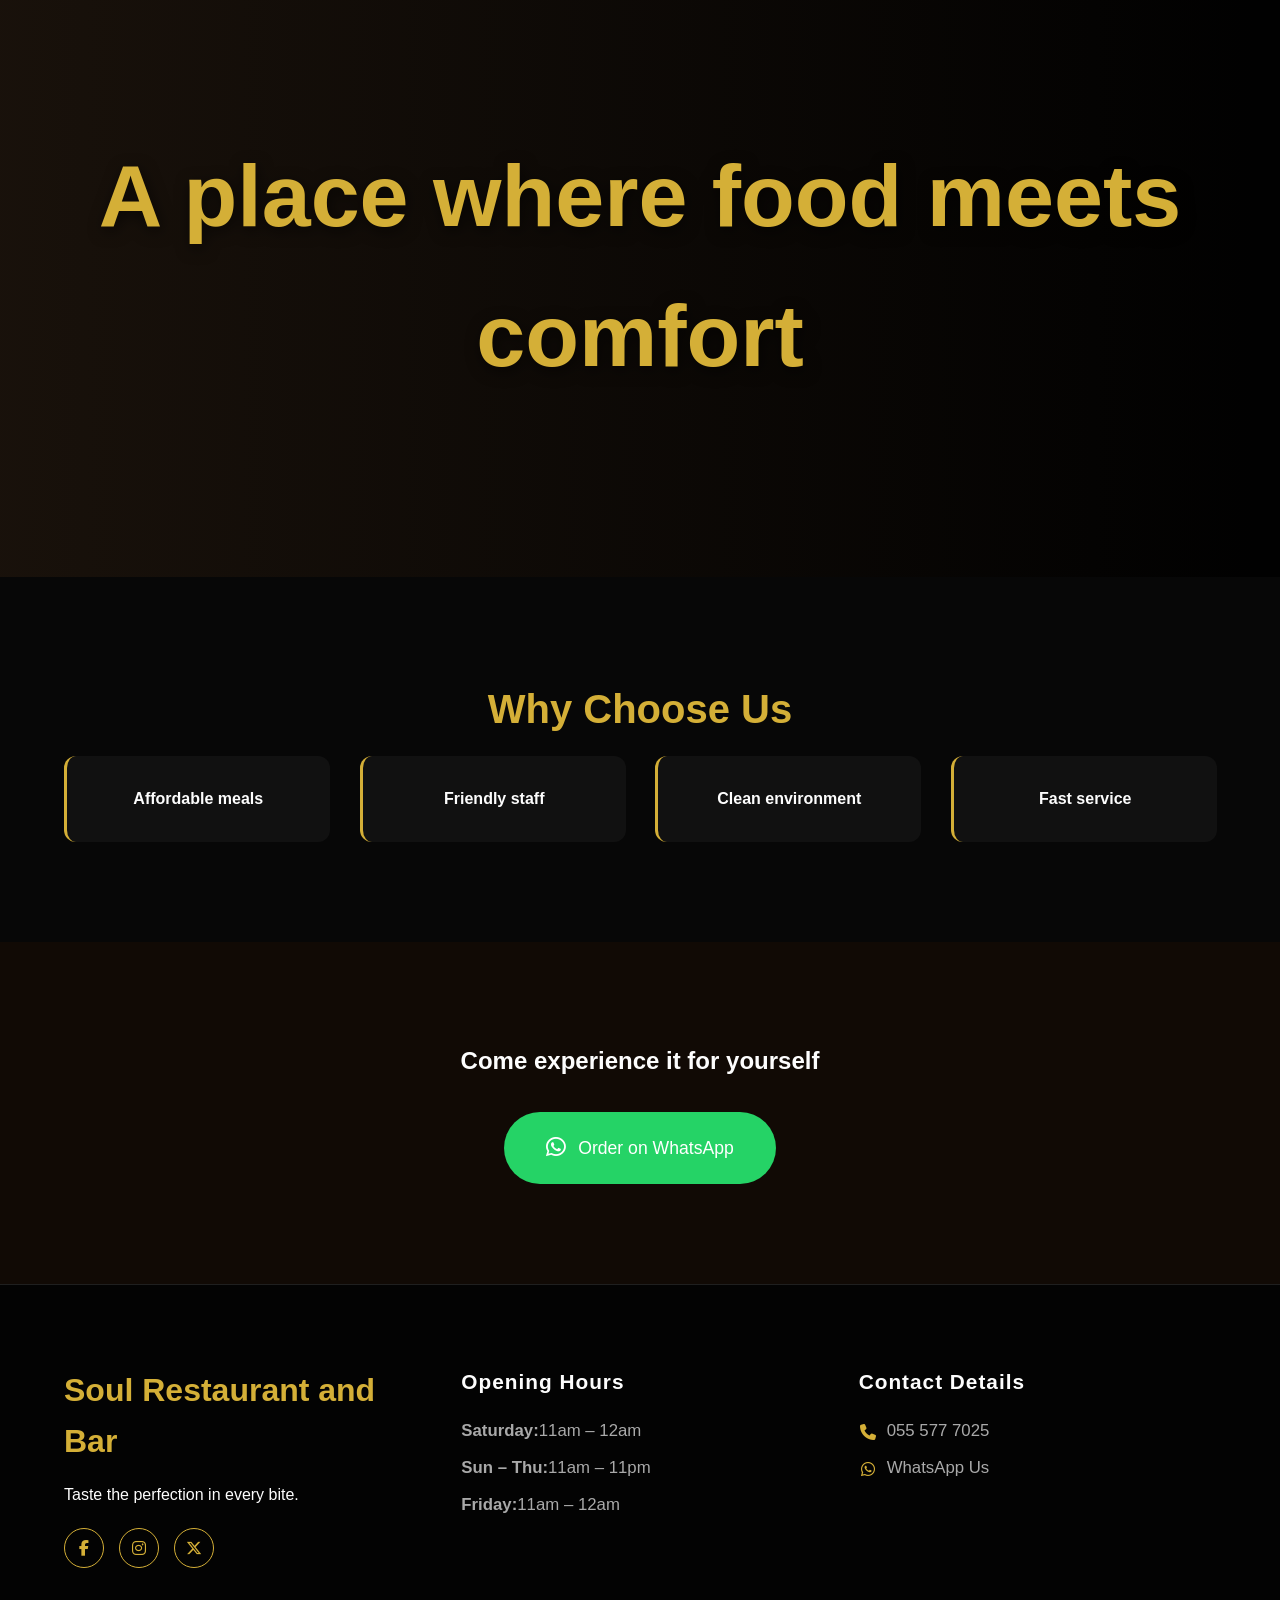
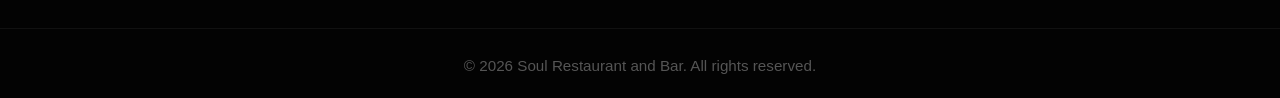
==== commit d15afc6d: "Replace all emojis with real Font Awesome icons and SVG vector icons" ====
--- a/restaurant-website/about.html
+++ b/restaurant-website/about.html
@@ -2,17 +2,26 @@
 <html lang="en">
 <head>
     <meta charset="UTF-8">
-    <meta http-equiv="Content-Security-Policy" content="default-src 'self'; script-src 'self' 'unsafe-inline' https://unpkg.com; style-src 'self' 'unsafe-inline' https://unpkg.com https://fonts.googleapis.com; font-src 'self' https://fonts.gstatic.com; img-src * data:; connect-src 'self'; frame-ancestors 'none';">
+    <meta http-equiv="Content-Security-Policy" content="default-src 'self'; script-src 'self' 'unsafe-inline' https://unpkg.com; style-src 'self' 'unsafe-inline' https://unpkg.com https://fonts.googleapis.com https://cdnjs.cloudflare.com; font-src 'self' https://fonts.gstatic.com https://cdnjs.cloudflare.com; img-src * data:; connect-src 'self'; frame-ancestors 'none';">
     <meta http-equiv="X-Content-Type-Options" content="nosniff">
     <meta name="referrer" content="strict-origin-when-cross-origin">
-        <meta name="viewport" content="width=device-width, initial-scale=1.0">
+    <meta name="viewport" content="width=device-width, initial-scale=1.0">
     <meta name="description" content="Soul Restaurant and Bar offers a premium dining experience with delicious meals, great vibes, and exceptional service in Accra, Ghana.">
-    <link rel="icon" href="data:image/svg+xml,<svg xmlns=%22http://www.w3.org/2000/svg%22 viewBox=%220 0 100 100%22><text y=%22.9em%22 font-size=%2290%22>🍽️</text></svg>">
+    <link rel="icon" type="image/svg+xml" href="data:image/svg+xml,<svg xmlns='http://www.w3.org/2000/svg' viewBox='0 0 24 24' fill='%23d4af37'><path d='M11 9H9V2H7v7H5V2H3v7c0 2.12 1.66 3.84 3.75 3.97V22h2.5v-9.03C11.34 12.84 13 11.12 13 9V2h-2v7zm5-3v8h2.5v8H21V2c-2.76 0-5 2.24-5 4z'/></svg>">
     <title>About Us | Soul Restaurant and Bar</title>
+    
+    <!-- Fonts -->
     <link rel="preconnect" href="https://fonts.googleapis.com">
     <link rel="preconnect" href="https://fonts.gstatic.com" crossorigin>
     <link href="https://fonts.googleapis.com/css2?family=Poppins:wght@300;400;500;600;700&display=swap" rel="stylesheet">
+    
+    <!-- Font Awesome Icons -->
+    <link rel="stylesheet" href="https://cdnjs.cloudflare.com/ajax/libs/font-awesome/6.5.1/css/all.min.css">
+
+    <!-- AOS CSS -->
     <link href="https://unpkg.com/aos@2.3.1/dist/aos.css" rel="stylesheet">
+    
+    <!-- Custom CSS -->
     <link rel="stylesheet" href="css/style.css">
     <link rel="stylesheet" href="css/animations.css">
 </head>
@@ -65,19 +74,19 @@
                 <h2 class="section-title text-center mb-5" data-aos="fade-up">The Soul Restaurant and Bar Experience</h2>
                 <div class="grid-4">
                     <div class="glass-card" data-aos="fade-up" data-aos-delay="100">
-                        <div class="icon">🌶️</div><h3>Quality Ingredients</h3>
+                        <div class="icon"><i class="fa-solid fa-pepper-hot"></i></div><h3>Quality Ingredients</h3>
                         <p>We source only the freshest local produce.</p>
                     </div>
                     <div class="glass-card" data-aos="fade-up" data-aos-delay="200">
-                        <div class="icon">👨‍🍳</div><h3>Skilled Chefs</h3>
+                        <div class="icon"><i class="fa-solid fa-kitchen-set"></i></div><h3>Skilled Chefs</h3>
                         <p>Our team brings decades of passion to your table.</p>
                     </div>
                     <div class="glass-card" data-aos="fade-up" data-aos-delay="300">
-                        <div class="icon">🕯️</div><h3>Cozy Environment</h3>
+                        <div class="icon"><i class="fa-solid fa-couch"></i></div><h3>Cozy Environment</h3>
                         <p>Soft lighting and an atmosphere built for relaxation.</p>
                     </div>
                     <div class="glass-card" data-aos="fade-up" data-aos-delay="400">
-                        <div class="icon">⭐</div><h3>Excellent Service</h3>
+                        <div class="icon"><i class="fa-solid fa-star"></i></div><h3>Excellent Service</h3>
                         <p>Friendly staff dedicated to memorable visits.</p>
                     </div>
                 </div>
@@ -107,22 +116,22 @@
             <div class="container" data-aos="zoom-in">
                 <h2 class="mb-4">Come experience it for yourself</h2>
                 <a href="https://wa.me/233555777025?text=Hello%20I%20want%20to%20order" target="_blank" rel="noopener noreferrer" class="btn btn-whatsapp glowing-bounce">
-                    <span class="wa-icon">💬</span> Order on WhatsApp
+                    <span class="wa-icon"><i class="fa-brands fa-whatsapp"></i></span> Order on WhatsApp
                 </a>
             </div>
         </section>
     </main>
 
-        <!-- FOOTER -->
+    <!-- FOOTER -->
     <footer data-aos="fade-in" data-aos-duration="1200">
         <div class="footer-container">
             <div class="footer-brand">
                 <h3 class="mb-3" style="color:var(--color-gold);">Soul Restaurant and Bar</h3>
                 <p>Taste the perfection in every bite.</p>
                 <div class="social-icons">
-                    <a href="https://facebook.com" target="_blank" rel="noopener noreferrer" aria-label="Facebook">Fb</a>
-                    <a href="https://instagram.com" target="_blank" rel="noopener noreferrer" aria-label="Instagram">Ig</a>
-                    <a href="https://twitter.com" target="_blank" rel="noopener noreferrer" aria-label="Twitter">Tw</a>
+                    <a href="https://facebook.com" target="_blank" rel="noopener noreferrer" aria-label="Facebook"><i class="fa-brands fa-facebook-f"></i></a>
+                    <a href="https://instagram.com" target="_blank" rel="noopener noreferrer" aria-label="Instagram"><i class="fa-brands fa-instagram"></i></a>
+                    <a href="https://twitter.com" target="_blank" rel="noopener noreferrer" aria-label="Twitter"><i class="fa-brands fa-x-twitter"></i></a>
                 </div>
             </div>
             <div class="footer-hours">
@@ -135,8 +144,8 @@
             </div>
             <div class="footer-contact">
                 <h4>Contact Details</h4>
-                <p>📞 <a href="tel:+233555777025">055 577 7025</a></p>
-                <p>💬 <a href="https://wa.me/233555777025?text=Hello%20I%20want%20to%20order" target="_blank" rel="noopener noreferrer">WhatsApp Us</a></p>
+                <p><i class="fa-solid fa-phone footer-icon"></i> <a href="tel:+233555777025">055 577 7025</a></p>
+                <p><i class="fa-brands fa-whatsapp footer-icon"></i> <a href="https://wa.me/233555777025?text=Hello%20I%20want%20to%20order" target="_blank" rel="noopener noreferrer">WhatsApp Us</a></p>
             </div>
         </div>
         <div class="footer-bottom">
--- a/restaurant-website/css/style.css
+++ b/restaurant-website/css/style.css
@@ -86,7 +86,7 @@
 /* PREMIUM CARDS */
 .glass-card { background: linear-gradient(145deg, rgba(27,19,11,0.6), rgba(17,11,6,0.6)); padding: 50px 30px; border-radius: 16px; text-align: center; border: 1px solid rgba(212,175,55,0.08); backdrop-filter: blur(10px); transition: transform 0.4s ease, box-shadow 0.4s ease; }
 .glass-card-solid { background: linear-gradient(145deg, #1b130b, #110b06); }
-.glass-card .icon, .glass-card-solid .icon { font-size: 3.5rem; margin-bottom: 20px; display: inline-block; color: var(--color-gold); }
+.glass-card .icon, .glass-card-solid .icon { font-size: 3rem; margin-bottom: 20px; display: inline-flex; align-items: center; justify-content: center; color: var(--color-gold); }
 .glass-card h3, .glass-card-solid h3 { color: var(--color-gold); font-size: 1.5rem; margin-bottom: 10px; }
 .glass-card p, .glass-card-solid p { color: var(--color-text-muted); }
 
@@ -120,8 +120,8 @@
 .ambience-slider img:hover { transform: scale(1.02); }
 
 /* CONTACT SPECIFICS */
-.flex-icon-list { display: flex; align-items: flex-start; gap: 15px; }
-.flex-icon-list .icon { font-size: 1.8rem; margin-top: -5px; }
+.flex-icon-list { display: flex; align-items: flex-start; gap: 18px; }
+.flex-icon-list .icon { font-size: 1.5rem; width: 32px; display: inline-flex; justify-content: center; align-items: center; color: var(--color-gold); margin-top: 2px; }
 .flex-icon-list a { transition: color var(--transition-speed); }
 .flex-icon-list a:hover { color: var(--color-gold); }
 .form-input { width: 100%; padding: 16px 20px; background: rgba(255,255,255,0.05); border: 1px solid rgba(212,175,55,0.2); border-radius: 8px; color: var(--color-text-light); font-family: var(--font-primary); font-size: 1rem; transition: all 0.3s; }
@@ -137,11 +137,12 @@
 .footer-container { width: 90%; max-width: 1200px; margin: 0 auto; display: grid; grid-template-columns: repeat(auto-fit, minmax(250px, 1fr)); gap: 40px; margin-bottom: 60px; }
 .footer-brand h3 { color: var(--color-gold); font-size: 2rem; margin-bottom: 15px; }
 .footer-hours h4, .footer-contact h4 { color: var(--color-text-light); font-size: 1.3rem; margin-bottom: 20px; letter-spacing: 1px; }
-.footer-hours li, .footer-contact p { color: var(--color-text-muted); margin-bottom: 10px; font-size: 1.05rem; }
+.footer-hours li, .footer-contact p { color: var(--color-text-muted); margin-bottom: 10px; font-size: 1.05rem; display: flex; align-items: center; }
 .footer-contact p a { color: var(--color-text-muted); transition: 0.3s; }
 .footer-contact p a:hover { color: var(--color-gold); }
+.footer-icon { color: var(--color-gold); margin-right: 10px; width: 18px; text-align: center; font-size: 1rem; }
 .social-icons { display: flex; gap: 15px; margin-top: 20px; }
-.social-icons a { display: inline-flex; justify-content: center; align-items: center; width: 40px; height: 40px; border-radius: 50%; border: 1px solid var(--color-gold); color: var(--color-gold); transition: 0.3s; }
+.social-icons a { display: inline-flex; justify-content: center; align-items: center; width: 40px; height: 40px; border-radius: 50%; border: 1px solid var(--color-gold); color: var(--color-gold); font-size: 1rem; transition: 0.3s; }
 .social-icons a:hover { background: var(--color-gold); color: #000; transform: translateY(-3px); }
 .footer-bottom { text-align: center; color: #555; font-size: 0.95rem; padding-top: 25px; border-top: 1px solid #111; }
 
